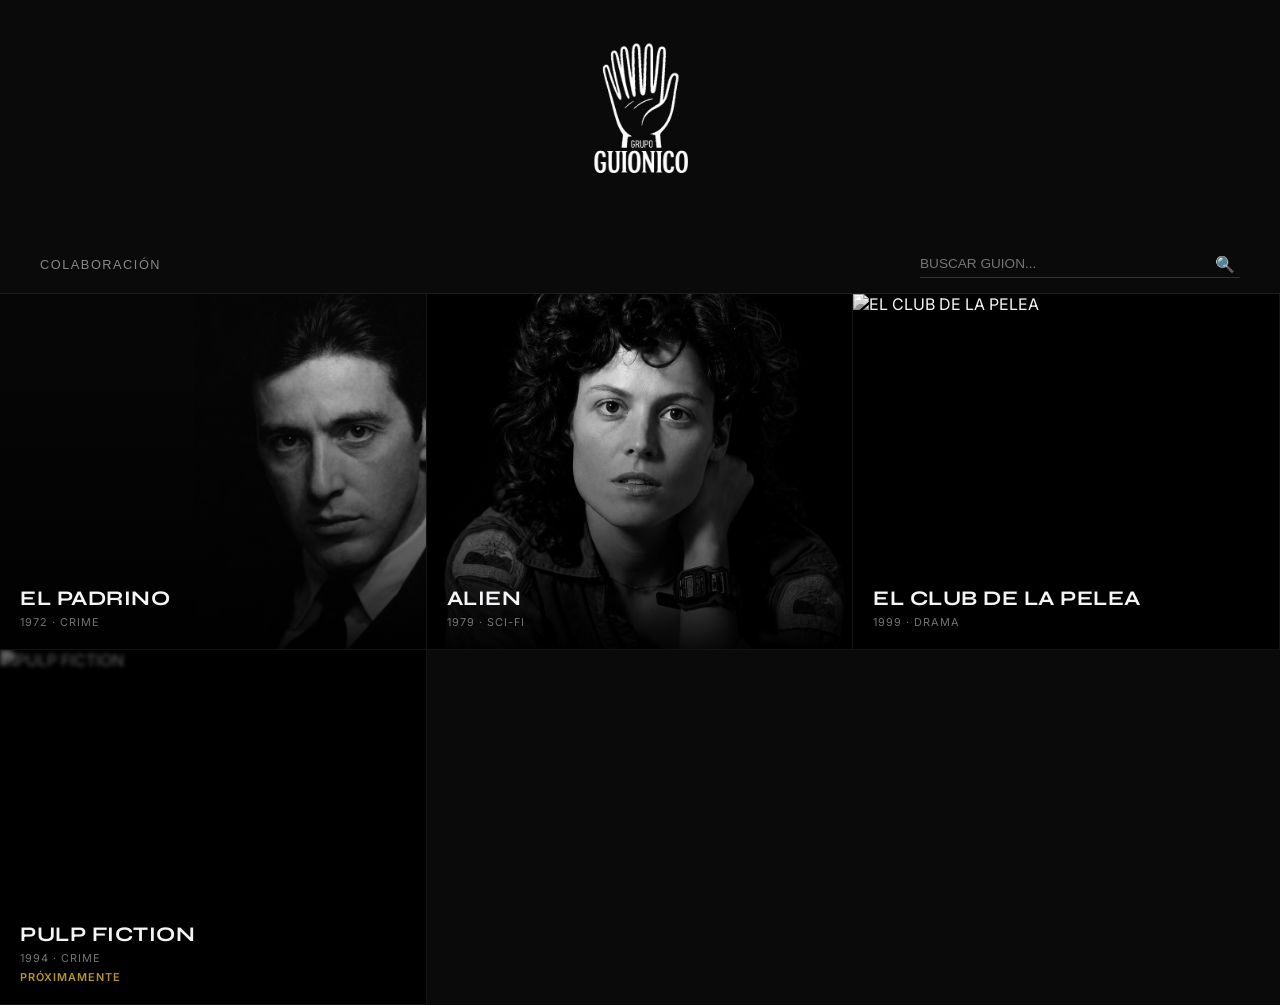
==== index.html @ 9fdcdce3 "Agrego index de acceso en la raiz" ====
<!DOCTYPE html>
<html lang="es">

<head>
    <meta charset="UTF-8">
    <meta name="viewport" content="width=device-width, initial-scale=1.0">
    <title>Grupo Guionico — Plataforma de Inmersión</title>

    <!-- 1. Fuentes de Google -->
    <link
        href="https://fonts.googleapis.com/css2?family=Courier+Prime:wght@400;700&family=Syne:wght@700;800&family=Inter:wght@300;400;500;600&display=swap"
        rel="stylesheet">

    <!-- 2. FAVICONS E ICONOS (Corregidos) -->
    <!-- Icono principal para la pestaña (64x64 con fondo sólido) -->
    <link rel="icon" type="image/png" sizes="64x64" href="../assets/icons/favicon9.png">

    <!-- Icono para dispositivos Apple (iOS) -->
    <link rel="apple-touch-icon" href="../assets/icons/apple-touch-icon.png">

    <!-- Configuración para PWA (Android/Escritorio) -->
    <link rel="manifest" href="../manifest.json">
    <meta name="theme-color" content="#0a0a0a">

    <!-- 3. Estilos CSS -->
    <link rel="stylesheet" href="../css/main.css">
    <link rel="stylesheet" href="../css/animations.css">
</head>
<body>

    <header>
        <div class="brand-container">
            <!-- Placeholder para el Logo -->
            <div onclick="navigateTo('catalog')" class="brand-random-logo" title="Ir al Inicio">
                <img src="../assets/img/logo.png" alt="Grupo Guionico">
            </div>
        </div>

        <div class="nav-container">
            <div class="nav-links">
                <button id="nav-collab" class="nav-btn" onclick="navigateTo('collab')">Colaboración</button>
            </div>

            <div class="search-block" id="top-search-wrapper">
                <input type="text" id="movie-search-input" class="search-input" placeholder="BUSCAR GUION..."
                    oninput="filterMovies()">
                <span class="search-icon">🔍</span>
            </div>
        </div>
    </header>

    <main>
        <!-- VISTA CATÁLOGO -->
        <section id="catalog-view" class="view-section active">
            <div id="search-empty-state" class="no-results-message">No se encontraron guiones en el catálogo</div>
            <div class="catalog-grid" id="main-catalog-grid">
                <!-- Se llena dinámicamente con JS -->
            </div>
        </section>

    <!-- VISTA VISOR -->
    <section id="viewer-view" class="view-section">
        <div class="viewer-container">
            <div class="viewer-subheader">
                <a class="back-link" onclick="navigateTo('catalog')">← Volver al catálogo</a>
                <h2 id="movie-title-display">PELÍCULA</h2>
            </div>
    
            <div class="sequence-nav" id="sequence-navbar"></div>
    
            <div class="workspace-layout">
                <div class="main-workspace-content">
                    <!-- Contenedor del Video (Fade Effect aplicado aquí) -->
                    <div class="archive-frame-wrapper is-fading" id="video-frame-container"></div>
    
                    <h2 class="analysis-title" id="analysis-heading">Análisis de la Secuencia</h2>
                    <div class="analysis-text" id="analysis-paragraph-container"></div>
                </div>
    
                <div class="sidebar-panel">
                    <!-- MEGAPACK -->
                    <div class="hotmart-card">
                        <h3>MEGAPACK</h3>
                        <p class="pack-subtitle">21 documentos incluidos:</p>
                        <ul class="pack-list">
                            <li>Guion completo de especificaciones traducido al español</li>
                            <li>Guion original en inglés</li>
                            <li>8 secuencias en formato PDF</li>
                            <li>8 secuencias en formato FDX</li>
                            <li>Guion técnico en inglés</li>
                            <li>Guion de transcripción completo</li>
                        </ul>
                        <a href="https://go.hotmart.com/P106011006U" target="_blank" class="hotmart-btn-anchor">
                            Adquirir Pack ($14.50)
                        </a>
                    </div>
    
                    <!-- FICHA TÉCNICA -->
                    <div class="meta-table-card">
                        <h4>Ficha Técnica</h4>
                        <div class="meta-row">
                            <div class="meta-label">Director</div>
                            <div class="meta-value" id="meta-director">-</div>
                        </div>
                        <div class="meta-row">
                            <div class="meta-label">Guion</div>
                            <div class="meta-value" id="meta-guion">-</div>
                        </div>
                        <div class="meta-row">
                            <div class="meta-label">Fotografía</div>
                            <div class="meta-value" id="meta-foto">-</div>
                        </div>
                        <div class="meta-row">
                            <div class="meta-label">Música</div>
                            <div class="meta-value" id="meta-musica">-</div>
                        </div>
                        <div class="meta-row">
                            <div class="meta-label">Duración</div>
                            <div class="meta-value" id="meta-duracion">-</div>
                        </div>
                        <div class="meta-row">
                            <div class="meta-label">Secuencia</div>
                            <div class="meta-value" id="meta-sec-index">-</div>
                        </div>
    
                        <!-- PAGINACIÓN (solo UNA vez aquí) -->
                        <div class="pagination-footer">
                            <button class="pag-btn" id="btn-prev-seq" onclick="triggerPrevSeq()">&lt; Anterior</button>
                            <div class="pag-info" id="footer-counter-text">Secuencia <span>01</span> de 08</div>
                            <button class="pag-btn" id="btn-next-seq" onclick="triggerNextSeq()">Siguiente &gt;</button>
                        </div>
                    </div>
                </div>
            </div>
        </div>
    </section>
        <!-- VISTA COLABORACIÓN -->
        <section id="collab-view" class="view-section">
            <div class="collab-wrapper">
                    <h2>¿Quiénes Somos?</h2>
                    <div class="collab-text">
                        <p>Somos <strong>Grupo Guionico</strong>. 
                      Un proyecto educativo independiente dedicado a incentivar la lectura inmersiva de guiones cinematográficos en los nuevos guionistas. <br> Nuestra misión es transformar la manera
                        en que los nuevos escritores estudian cine, mediante una lectura técnico que compara el borrador original de producción  con la escena finalmente filmada.<br>  
                        <br>
                         <strong>¿CÓMO LO HACEMOS? </strong> <br>
                        Más allá de la teoría, creamos herramientas de entrenamiento inmersivo. Presentamos guiones fundamentales rigurosamente
                        traducidos al español y bajo los estándares de formato de la industria. A través de nuestras lecturas en formato roll
                        —acompañadas de diseño sonoro y foley—, el estudiante puede diseccionar cada beat de la historia; ese instante preciso
                        donde la acción cambia, la emoción emerge o el conflicto se intensifica.<br>
                        <br>
                         Al contrastar paso a paso la intención escrita
                        con el resultado visual, el guionista puede internalizar el ritmo, la cadencia y la estructura dramática.
                        <br><br>
                        <strong> EL OIDO</strong> :<br>
                        Creemos que el ritmo es el latido de un guion. Al enfocarnos en la ejecución de los beats y la brecha entre el papel y
                        la pantalla, nuestras lecturas (en su mayoría interpretadas en voz humana) buscan ser el recurso definitivo para quienes
                        desean dominar el lenguaje cinematográfico con la precisión que exige la industria..</p>
                    </div>
                </div>
                
                    <div style="text-align: center; margin-top: 30px;">
                        <div class="support-btn" onclick="alert('Próximamente')">LECTURA INMERSIVA</div>
                    </div>
                </div>
            </div>
        </section>
    </main>

    <script src="../js/app.js"></script>
    <script>
        // Solo registrar en producción o localhost seguro
        if ('serviceWorker' in navigator && (location.hostname === 'localhost' || location.protocol === 'https:')) {
            window.addEventListener('load', () => {
                navigator.serviceWorker.register('/sw.js', { scope: '/' })
                    .then(reg => console.log('✅ SW listo:', reg.scope))
                    .catch(err => console.warn('⚠️ SW no registrado:', err));
            });
        }
    </script>
</body>

</html>
---- css/main.css ----
/* ==========================================================================
   VARIABLES GLOBALES - COLORES Y FUENTES
   ========================================================================== */
:root {
    --bg-dark: #0a0a0a;              /* Fondo principal negro */
    --bg-card: #111111;              /* Fondo de tarjetas */
    --text-light: #f5f5f7;           /* Texto principal blanco */
    --text-muted: #888888;           /* Texto secundario gris */
    --accent-gold: #d4af37;          /* Dorado principal */
    --gold-bg: #e5c158;              /* Dorado más claro para fondos */
    --border-color: rgba(255, 255, 255, 0.08);  /* Bordes sutiles */
}

/* ==========================================================================
   RESET Y ESTILOS BASE
   ========================================================================== */
* { 
    margin: 0; 
    padding: 0; 
    box-sizing: border-box; 
}

body { 
    background-color: var(--bg-dark); 
    color: var(--text-light); 
    font-family: 'Inter', sans-serif; 
    overflow-x: hidden; 
    -webkit-font-smoothing: antialiased;  /* Suavizado de fuentes en Mac */
}

/* ==========================================================================
   HEADER - LOGO Y NAVEGACIÓN
   ========================================================================== */
header { 
    padding: 30px 40px 15px 40px; 
    display: flex; 
    flex-direction: column; 
    align-items: center; 
    gap: 20px; 
    border-bottom: 1px solid var(--border-color); 
    background-color: var(--bg-dark); 
}

.brand-container { 
    display: flex; 
    justify-content: center; 
    align-items: center; 
    min-height: 60px; 
}

.brand-random-logo { 
    width: 200px; 
    height: 200px; 
    transition: all 0.4s cubic-bezier(0.175, 0.885, 0.32, 1.275);  /* Animación suave con rebote */
    cursor: pointer; 
    overflow: hidden; 
}

.brand-random-logo:hover { 
    transform: scale(1.1);  /* Zoom suave al pasar el mouse */
}

.brand-random-logo img { 
    width: 100%; 
    height: 100%; 
    object-fit: contain;  /* Mantiene proporción del logo */
}

/* ==========================================================================
   BARRA DE NAVEGACIÓN Y BÚSQUEDA
   ========================================================================== */
.nav-container { 
    width: 100%; 
    max-width: 1400px; 
    display: flex; 
    justify-content: space-between; 
    align-items: center; 
    gap: 20px; 
    flex-wrap: wrap; 
}

.nav-links { 
    display: flex; 
    gap: 25px; 
}

.nav-btn { 
    background: none; 
    border: none; 
    color: var(--text-muted); 
    font-size: 0.8rem; 
    text-transform: uppercase; 
    letter-spacing: 1.5px; 
    font-weight: 500; 
    cursor: pointer; 
    transition: color 0.3s; 
    padding: 5px 0; 
}

.nav-btn:hover, 
.nav-btn.active { 
    color: var(--text-light);  /* Se ilumina al pasar o estar activo */
}

/* ==========================================================================
   CAMPO DE BÚSQUEDA
   ========================================================================== */
.search-block { 
    flex: 1; 
    max-width: 320px; 
    position: relative; 
}

.search-input { 
    width: 100%; 
    background: transparent; 
    border: none; 
    border-bottom: 1px solid #333; 
    padding: 6px 35px 6px 0; 
    color: var(--text-light); 
    font-size: 0.85rem; 
    transition: border-color 0.3s; 
}

.search-input:focus { 
    outline: none; 
    border-color: var(--accent-gold);  /* Borde dorado al escribir */
}

.search-icon { 
    position: absolute; 
    right: 5px; 
    top: 50%; 
    transform: translateY(-50%); 
    color: var(--text-muted); 
    pointer-events: none;  /* El icono no interfiere con el clic */
}

/* ==========================================================================
   SECCIONES/VISTAS - CONTROL DE VISIBILIDAD
   ========================================================================== */
.view-section { 
    display: none;  /* Oculto por defecto */
}

.view-section.active { 
    display: block;  /* Visible cuando tiene clase 'active' */
    animation: fadeIn 0.5s ease;  /* Animación de entrada suave */
}

.no-results-message { 
    display: none; 
    text-align: center; 
    padding: 80px 20px; 
    color: var(--text-muted); 
    text-transform: uppercase; 
}

/* ==========================================================================
   GRID DE CATÁLOGO - 3 COLUMNAS EXACTAS SIN GAP
   ========================================================================== */
.catalog-grid { 
    display: grid; 
    grid-template-columns: repeat(3, 1fr);  /* SIEMPRE 3 COLUMNAS IGUALES */
    width: 100%;
    gap: 0;  /* SIN ESPACIO ENTRE TARJETAS */
}

/* Responsive: 2 columnas en tablets */
@media (max-width: 1024px) { 
    .catalog-grid { grid-template-columns: repeat(2, 1fr); } 
}

/* Responsive: 1 columna en móviles */
@media (max-width: 650px) { 
    .catalog-grid { grid-template-columns: 1fr; } 
}

/* ==========================================================================
   TARJETAS DE PELÍCULAS
   ========================================================================== */
.movie-card { 
    position: relative; 
    aspect-ratio: 1.2/1;  /* Proporción casi cuadrada (alto 20% mayor que ancho) */
    overflow: hidden; 
    cursor: pointer; 
    border-right: 1px solid var(--border-color);  /* Línea divisoria vertical */
    border-bottom: 1px solid var(--border-color);  /* Línea divisoria horizontal */
    background: #000; 
}

/* ==========================================================================
   IMÁGENES DE PÓSTER - CON ENCUIDRE AL 30%
   ========================================================================== */
.movie-card img { 
    width: 100%; 
    height: 100%; 
    object-fit: cover;  /* Cubre todo el espacio sin deformar */
    object-position: center 30%;  /* ENFOCA DESDE 30% ARRIBA (deja ver 25% abajo) */
    filter: grayscale(100%);  /* Blanco y negro por defecto */
    transition: 0.6s cubic-bezier(0.16, 1, 0.3, 1);  /* Transición suave */
}

/* Efecto hover: color y zoom */
.movie-card:hover img { 
    filter: grayscale(0%);  /* Vuelve a color */
    transform: scale(1.05);  /* Zoom del 5% */
}

/* ==========================================================================
   TARJETAS DESHABILITADAS (EN PRODUCCIÓN)
   ========================================================================== */
.movie-card.disabled { 
    cursor: not-allowed;  /* Cursor de prohibido */
}

.movie-card.disabled img { 
    opacity: 0.4;  /* 40% de transparencia */
    filter: grayscale(100%) blur(2px);  /* Blanco y negro + desenfoque */
    transform: none !important;  /* Sin zoom al pasar el mouse */
}

.movie-card.disabled:hover img {
    filter: grayscale(100%) blur(2px);  /* Mantiene el blur en hover */
}

/* ==========================================================================
   INFORMACIÓN DE LA TARJETA (TÍTULO, AÑO, ETC)
   ========================================================================== */
.card-info { 
    position: absolute; 
    inset: 0;  /* Ocupa toda la tarjeta */
    background: linear-gradient(
        to top, 
        rgba(0, 0, 0, 0.95) 0%,   /* Negro total abajo */
        rgba(0, 0, 0, 0.6) 25%,   /* Negro semi-transparente al 25% */
        transparent 80%           /* Totalmente transparente arriba */
    ); 
    display: flex; 
    flex-direction: column; 
    justify-content: flex-end;  /* Texto abajo */
    align-items: flex-start;    /* Alineado a la izquierda */
    padding: 20px; 
}

.card-info h2 { 
    font-family: 'Syne', sans-serif; 
    font-size: 1.3rem; 
    text-transform: uppercase; 
    margin-bottom: 3px;
    line-height: 1.2;
    letter-spacing: 0.5px;
}

.card-info p { 
    font-size: 0.68rem; 
    color: var(--text-muted); 
    letter-spacing: 1px; 
    text-transform: uppercase;
    opacity: 0.85;
}

/* Badge dorado para "PRÓXIMAMENTE" */
.status-badge { 
    color: var(--accent-gold) !important; 
    font-weight: 600; 
    margin-top: 5px;
    font-size: 0.62rem;
    letter-spacing: 1px;
}

/* ==========================================================================
   VISOR DE PELÍCULAS - LAYOUT PRINCIPAL
   ========================================================================== */
.viewer-container { 
    max-width: 1400px; 
    margin: 0 auto; 
    padding: 40px 20px; 
}

.viewer-subheader { 
    display: flex; 
    justify-content: space-between; 
    align-items: center; 
    margin-bottom: 25px; 
}

.back-link { 
    color: var(--text-muted); 
    text-decoration: none; 
    text-transform: uppercase; 
    cursor: pointer; 
    font-size: 0.8rem;
    transition: color 0.3s;
}

.back-link:hover { 
    color: var(--text-light); 
}

/* ==========================================================================
   NAVEGACIÓN DE SECUENCIAS (BOTONES 1-8)
   ========================================================================== */
.sequence-nav { 
    display: flex; 
    gap: 6px; 
    margin-bottom: 30px; 
    overflow-x: auto;  /* Scroll horizontal si no caben */
    padding-bottom: 10px; 
}

.seq-btn { 
    background: transparent; 
    border: 1px solid #222; 
    color: var(--text-muted); 
    padding: 12px 22px; 
    font-size: 0.8rem; 
    text-transform: uppercase; 
    cursor: pointer; 
    transition: all 0.25s; 
    white-space: nowrap;  /* Sin saltos de línea */
}

.seq-btn:hover { 
    color: white; 
    border-color: #555; 
}

.seq-btn.active { 
    background: white; 
    color: black; 
    border-color: white;  /* Botón activo en blanco */
}

/* ==========================================================================
   LAYOUT DE TRABAJO - VIDEO + SIDEBAR
   ========================================================================== */
.workspace-layout { 
    display: grid; 
    grid-template-columns: 2fr 1fr;  /* Video ocupa 2/3, sidebar 1/3 */
    gap: 40px; 
}

/* Responsive: una columna en tablets/móviles */
@media (max-width: 1024px) { 
    .workspace-layout { grid-template-columns: 1fr; } 
}

/* ==========================================================================
   REPRODUCTOR DE VIDEO (ARCHIVE.ORG)
   ========================================================================== */
.archive-frame-wrapper { 
    position: relative; 
    width: 100%; 
    aspect-ratio: 16/9;  /* Proporción cinematográfica */
    background: #000; 
    border: 1px solid var(--border-color); 
    margin-bottom: 35px; 
}

.archive-frame-wrapper iframe { 
    position: absolute; 
    top: 0; 
    left: 0; 
    width: 100%; 
    height: 100%; 
    border: none; 
}

/* ==========================================================================
   ANÁLISIS DE SECUENCIA - TEXTO EN DOS COLUMNAS
   ========================================================================== */
.analysis-title { 
    font-family: 'Syne', sans-serif; 
    font-size: 1.5rem; 
    margin-bottom: 20px; 
    text-transform: uppercase; 
    border-bottom: 1px solid var(--border-color); 
    padding-bottom: 10px; 
    color: var(--accent-gold); 
}

.analysis-text { 
    display: grid; 
    grid-template-columns: 1fr 1fr;  /* Dos columnas de texto */
    gap: 30px; 
    font-size: 0.95rem; 
    line-height: 1.6; 
    color: #ccc; 
}

/* Responsive: una columna en móviles */
@media (max-width: 768px) { 
    .analysis-text { grid-template-columns: 1fr; } 
}

/* ==========================================================================
   SIDEBAR - BOTÓN HOTMART Y FICHA TÉCNICA
   ========================================================================== */
.sidebar-panel { 
    display: flex; 
    flex-direction: column; 
    gap: 25px; 
}

/* Tarjeta dorada de Hotmart */
.hotmart-card { 
    background-color: var(--gold-bg); 
    color: #0a0a0a; 
    padding: 35px 25px; 
    text-align: center; 
    border-radius: 4px; 
}

.hotmart-card h3 { 
    font-family: 'Syne', sans-serif; 
    font-size: 1.5rem; 
    text-transform: uppercase; 
    margin-bottom: 10px; 
    font-weight: 800;
}

.hotmart-btn-anchor { 
    display: block; 
    background: #0a0a0a; 
    color: white; 
    text-decoration: none; 
    padding: 15px; 
    font-weight: 800; 
    text-transform: uppercase; 
    transition: 0.3s;
    margin-top: 15px;
}

.hotmart-btn-anchor:hover { 
    background: #333;  /* Gris oscuro al pasar el mouse */
}

/* ==========================================================================
   FICHA TÉCNICA - TABLA DE METADATOS
   ========================================================================== */
.meta-table-card { 
    background: var(--bg-card); 
    border: 1px solid var(--border-color); 
    padding: 25px; 
    border-radius: 4px; 
}

.meta-table-card h4 { 
    font-size: 0.8rem; 
    color: var(--text-muted); 
    margin-bottom: 20px; 
    text-transform: uppercase; 
    letter-spacing: 1px;
}

.meta-row { 
    display: flex; 
    justify-content: space-between; 
    padding: 12px 0; 
    font-size: 0.85rem; 
    border-bottom: 1px solid rgba(255, 255, 255, 0.04); 
}

.meta-label { 
    color: var(--text-muted); 
}

.meta-value { 
    font-weight: 600; 
    text-align: right; 
}

/* ==========================================================================
   PAGINACIÓN - BOTONES ANTERIOR/SIGUIENTE
   ========================================================================== */
.pagination-footer { 
    margin-top: 40px; 
    padding-top: 20px; 
    border-top: 1px solid var(--border-color); 
    display: flex; 
    justify-content: space-between; 
    align-items: center; 
}

.pag-btn { 
    background: transparent; 
    border: 1px solid #333; 
    color: white; 
    padding: 10px 20px; 
    text-transform: uppercase; 
    cursor: pointer; 
    font-size: 0.8rem;
    transition: 0.3s;
}

.pag-btn:hover:not(:disabled) { 
    background: #222; 
}

.pag-btn:disabled { 
    opacity: 0.3; 
    cursor: not-allowed; 
}

.pag-info { 
    color: var(--text-muted); 
    letter-spacing: 1px; 
}

.pag-info span { 
    color: var(--accent-gold);  /* Números en dorado */
}

/* ==========================================================================
   PÁGINA DE COLABORACIÓN
   ========================================================================== */
.collab-wrapper { 
    max-width: 760px; 
    margin: 0 auto; 
    padding: 60px 25px; 
}

.collab-block { 
    margin-bottom: 45px; 
}

.collab-wrapper h2 { 
    font-family: 'Syne', sans-serif; 
    color: var(--accent-gold); 
    margin-bottom: 15px; 
    text-transform: uppercase; 
    border-bottom: 1px solid #333; 
    padding-bottom: 10px; 
}

.collab-text p { 
    margin-bottom: 20px; 
    line-height: 1.7; 
    color: #ccc; 
}

.support-btn { 
    display: inline-block; 
    background: var(--accent-gold); 
    color: black; 
    padding: 15px 30px; 
    font-weight: bold; 
    text-transform: uppercase; 
    cursor: pointer; 
    margin-top: 15px;
    transition: 0.3s;
}

.support-btn:hover { 
    background: white;  /* Blanco al pasar el mouse */
}

/* ==========================================================================
   ANIMACIONES
   ========================================================================== */
@keyframes fadeIn { 
    from { 
        opacity: 0; 
        transform: translateY(10px); 
    } 
    to { 
        opacity: 1; 
        transform: translateY(0); 
    } 
    } 
/* ==========================================================================
   MEGAPACK - LISTA DE DOCUMENTOS (VERSIÓN FINAL)
   ========================================================================== */

.hotmart-card .pack-subtitle {
    font-size: 0.9rem;
    font-weight: 600;
    margin: 10px 0 15px 0;
    text-transform: uppercase;
    letter-spacing: 0.5px;
    text-align: center;
}

.hotmart-card .pack-list,
ul.pack-list {
    list-style: none !important;
    list-style-type: none !important;
    list-style-image: none !important;
    padding: 0 !important;
    margin: 0 0 20px 0 !important;
}

.hotmart-card .pack-list li,
ul.pack-list li {
    list-style: none !important;
    list-style-type: none !important;
    position: relative;
    padding: 4px 0 4px 24px;
    margin: 0 0 8px 0;
    font-size: 0.85rem;
    line-height: 1.5;
    color: #0a0a0a;
    text-align: left;
    display: block;
}

/* Viñeta personalizada */
.hotmart-card .pack-list li::before,
ul.pack-list li::before {
    content: "✓";
    position: absolute;
    left: 4px;
    top: 4px;
    color: #0a0a0a;
    font-weight: bold;
    font-size: 0.9rem;
}

/* ELIMINAR MARKERS DEL NAVEGADOR (esto es lo que faltaba) */
.hotmart-card .pack-list li::marker,
.pack-list li::marker,
ul.pack-list li::marker {
    content: "" !important;
    display: none !important;
}

.hotmart-card .pack-list li::-webkit-details-marker {
    display: none !important;
}
---- css/animations.css ----
/* Transición para el iframe */
.archive-frame-wrapper iframe {
    opacity: 1;
    transition: opacity 0.4s ease-in-out;
}

/* Cuando la clase .is-fading está activa, el iframe se vuelve transparente */
.archive-frame-wrapper.is-fading iframe {
    opacity: 0;
}
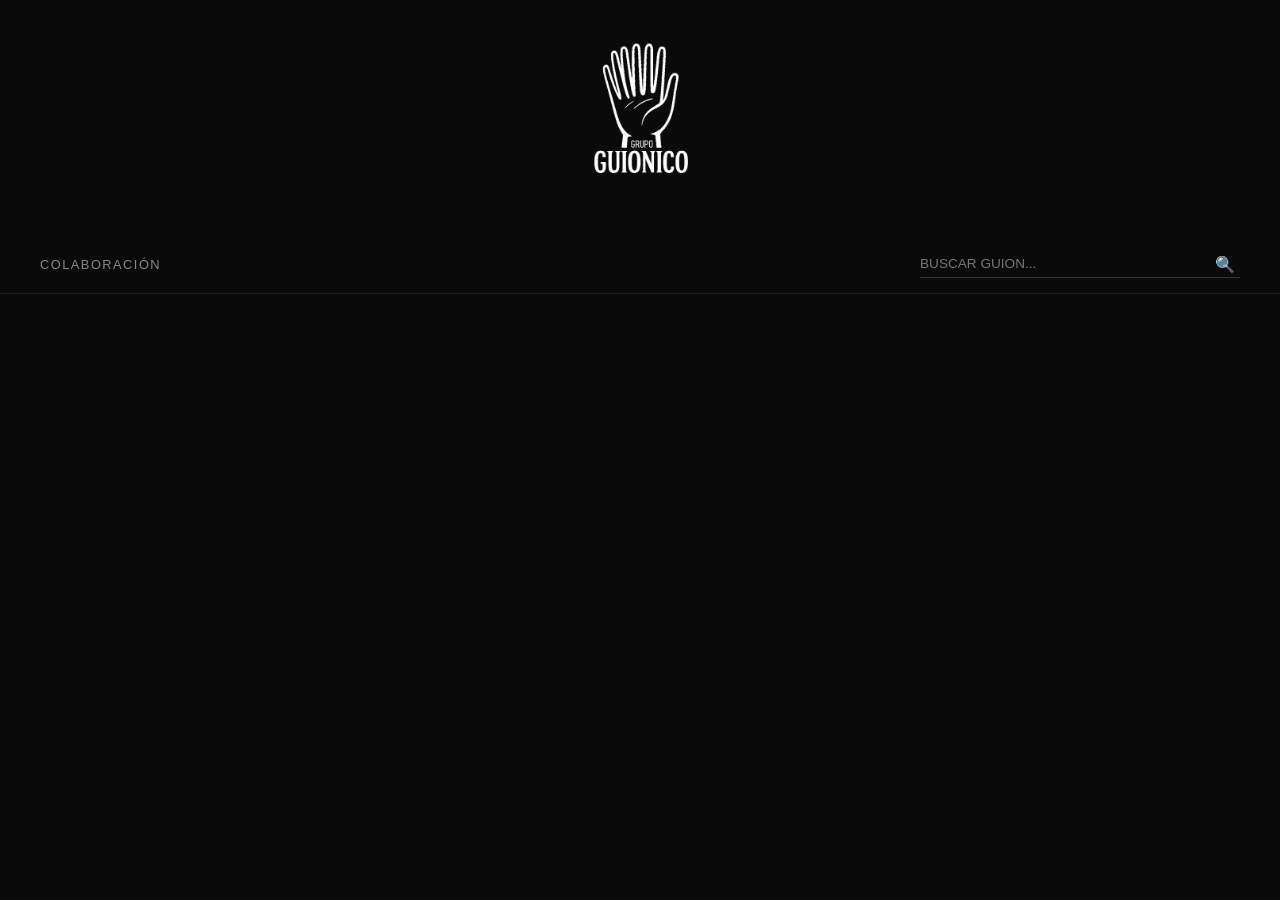
==== commit f1283b4e: "Corrección definitiva de rutas directas desde la raíz2" ====
--- a/index.html
+++ b/index.html
@@ -13,18 +13,18 @@
 
     <!-- 2. FAVICONS E ICONOS (Corregidos) -->
     <!-- Icono principal para la pestaña (64x64 con fondo sólido) -->
-    <link rel="icon" type="image/png" sizes="64x64" href="../assets/icons/favicon9.png">
+    <link rel="icon" type="image/png" sizes="64x64" href="assets/icons/favicon9.png">
 
     <!-- Icono para dispositivos Apple (iOS) -->
-    <link rel="apple-touch-icon" href="../assets/icons/apple-touch-icon.png">
+    <link rel="apple-touch-icon" href="assets/icons/apple-touch-icon.png">
 
     <!-- Configuración para PWA (Android/Escritorio) -->
-    <link rel="manifest" href="../manifest.json">
+    <link rel="manifest" href="manifest.json">
     <meta name="theme-color" content="#0a0a0a">
 
     <!-- 3. Estilos CSS -->
-    <link rel="stylesheet" href="../css/main.css">
-    <link rel="stylesheet" href="../css/animations.css">
+    <link rel="stylesheet" href="css/main.css">
+    <link rel="stylesheet" href="css/animations.css">
 </head>
 <body>
 
@@ -32,7 +32,7 @@
         <div class="brand-container">
             <!-- Placeholder para el Logo -->
             <div onclick="navigateTo('catalog')" class="brand-random-logo" title="Ir al Inicio">
-                <img src="../assets/img/logo.png" alt="Grupo Guionico">
+                <img src="assets/img/logo.png" alt="Grupo Guionico">
             </div>
         </div>
 
@@ -167,7 +167,7 @@
         </section>
     </main>
 
-    <script src="../js/app.js"></script>
+    <script src="js/app.js"></script>
     <script>
         // Solo registrar en producción o localhost seguro
         if ('serviceWorker' in navigator && (location.hostname === 'localhost' || location.protocol === 'https:')) {
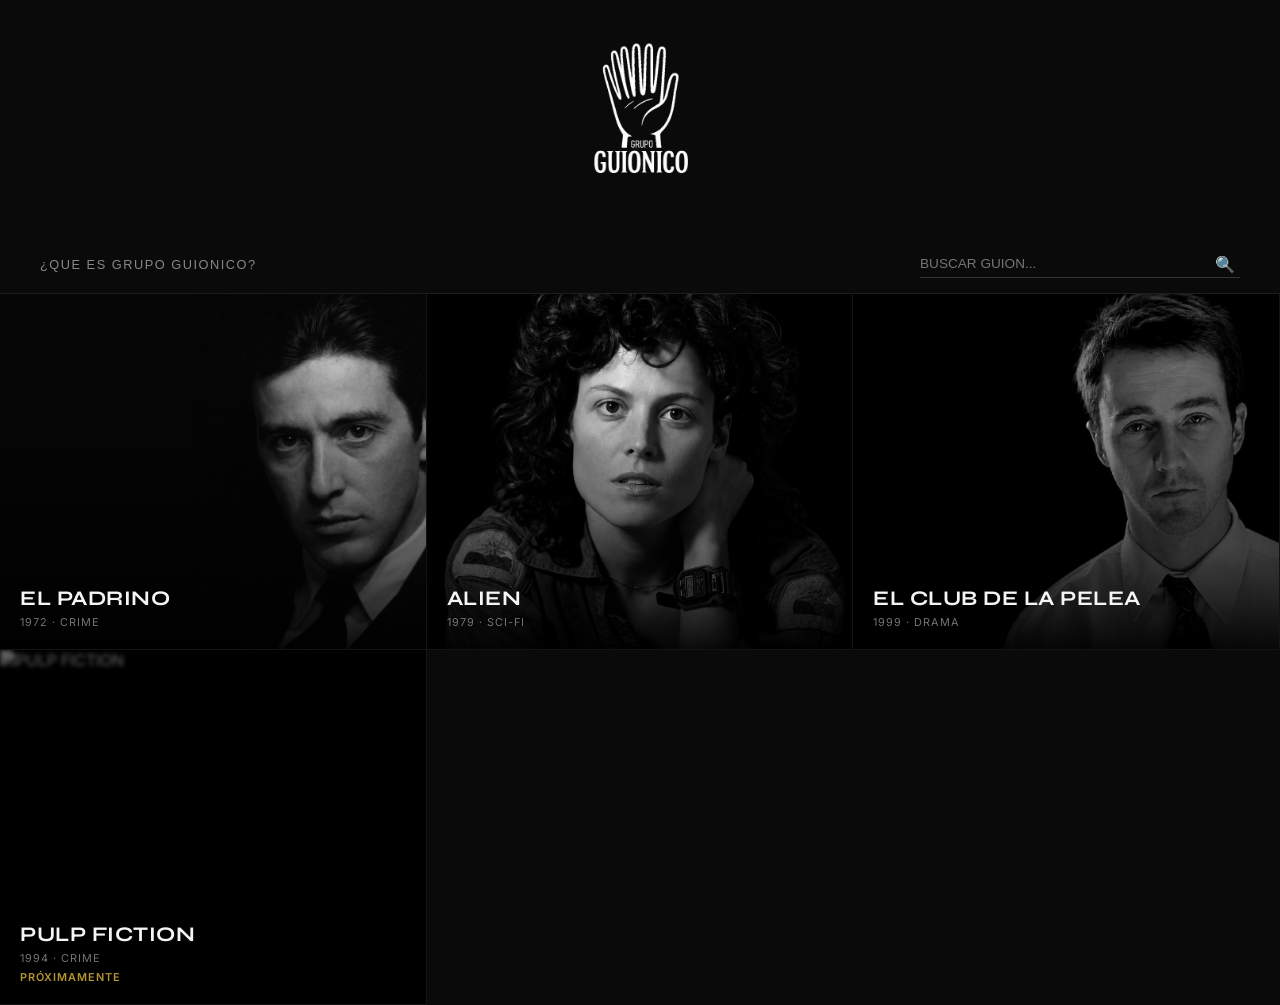
==== commit 99c44774: "cambi de texto,, colaboracionb por que es grupo guionico" ====
--- a/index.html
+++ b/index.html
@@ -38,7 +38,7 @@
 
         <div class="nav-container">
             <div class="nav-links">
-                <button id="nav-collab" class="nav-btn" onclick="navigateTo('collab')">Colaboración</button>
+                <button id="nav-collab" class="nav-btn" onclick="navigateTo('collab')">¿QUE ES GRUPO GUIONICO?</button>
             </div>
 
             <div class="search-block" id="top-search-wrapper">
@@ -172,7 +172,7 @@
         // Solo registrar en producción o localhost seguro
         if ('serviceWorker' in navigator && (location.hostname === 'localhost' || location.protocol === 'https:')) {
             window.addEventListener('load', () => {
-                navigator.serviceWorker.register('/sw.js', { scope: '/' })
+                navigator.serviceWorker.register('sw.js', { scope: '/' })
                     .then(reg => console.log('✅ SW listo:', reg.scope))
                     .catch(err => console.warn('⚠️ SW no registrado:', err));
             });
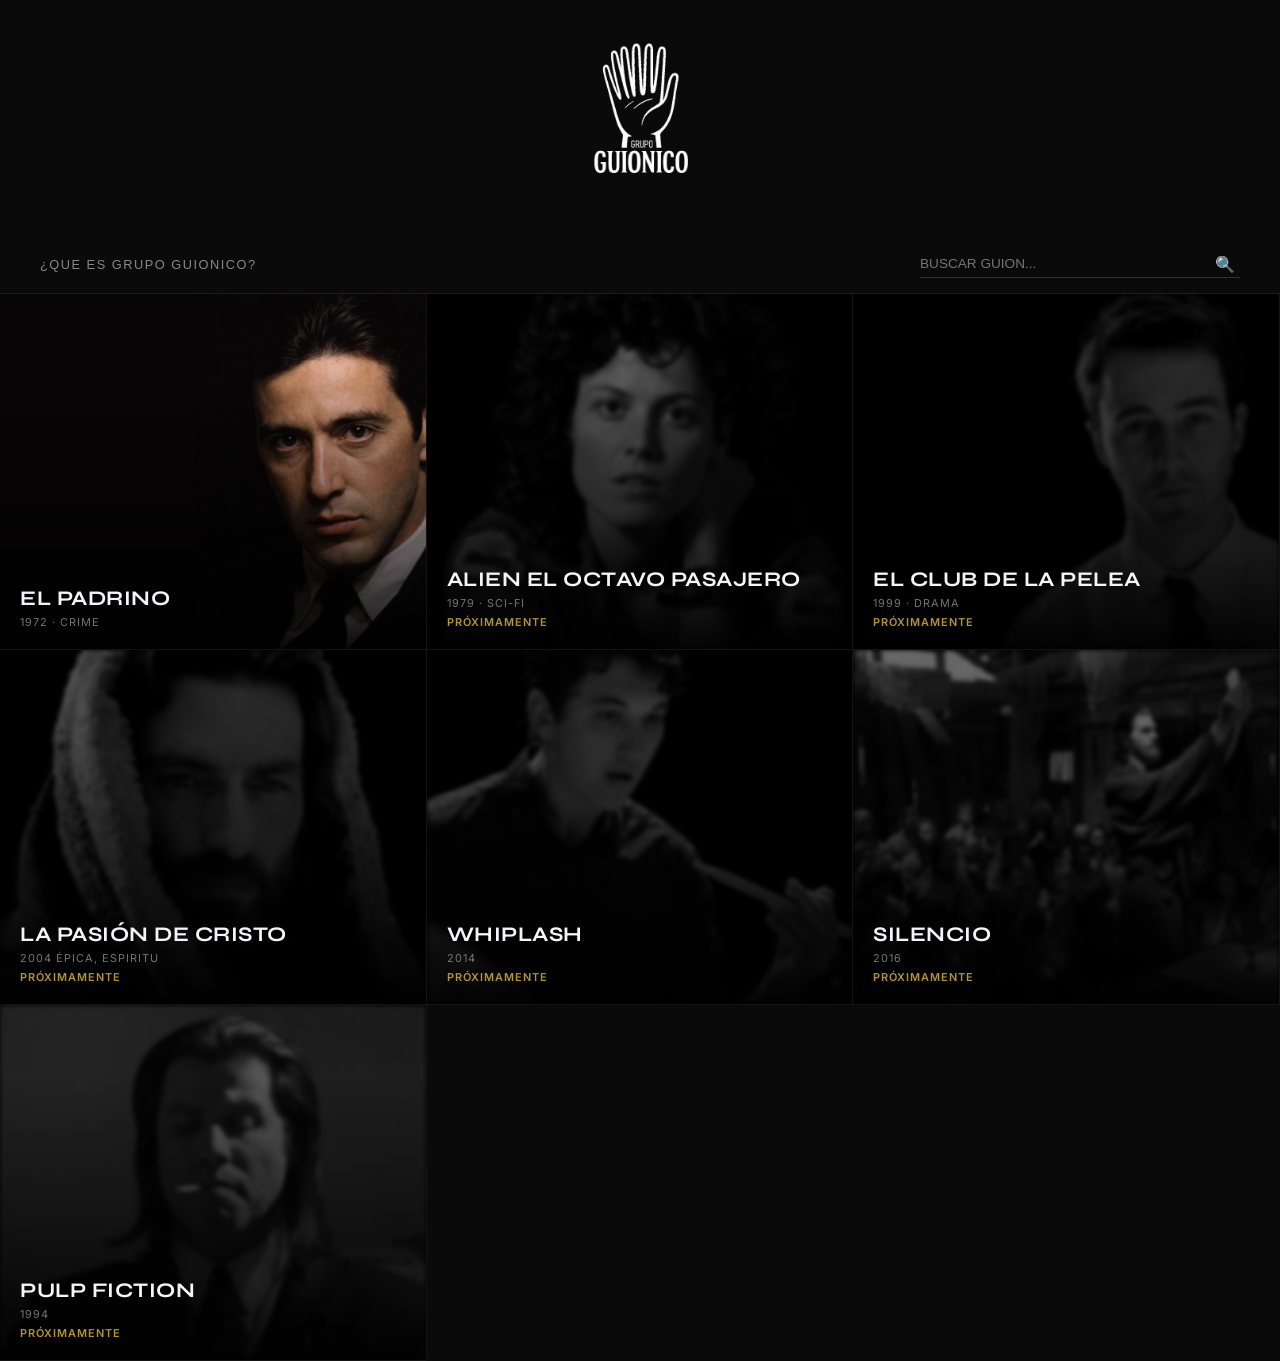
==== commit 3b6f9555: "correcion de color y colocar en produccion asl que faltan por colocar" ====
--- a/index.html
+++ b/index.html
@@ -178,6 +178,8 @@
             });
         }
     </script>
+
+    
 </body>
 
 </html>
--- a/css/main.css
+++ b/css/main.css
@@ -197,7 +197,7 @@
     height: 100%; 
     object-fit: cover;  /* Cubre todo el espacio sin deformar */
     object-position: center 30%;  /* ENFOCA DESDE 30% ARRIBA (deja ver 25% abajo) */
-    filter: grayscale(100%);  /* Blanco y negro por defecto */
+    filter: grayscale(10%);  /* Blanco y negro por defecto */
     transition: 0.6s cubic-bezier(0.16, 1, 0.3, 1);  /* Transición suave */
 }
 
@@ -627,4 +627,4 @@
 
 .hotmart-card .pack-list li::-webkit-details-marker {
     display: none !important;
-}+}
